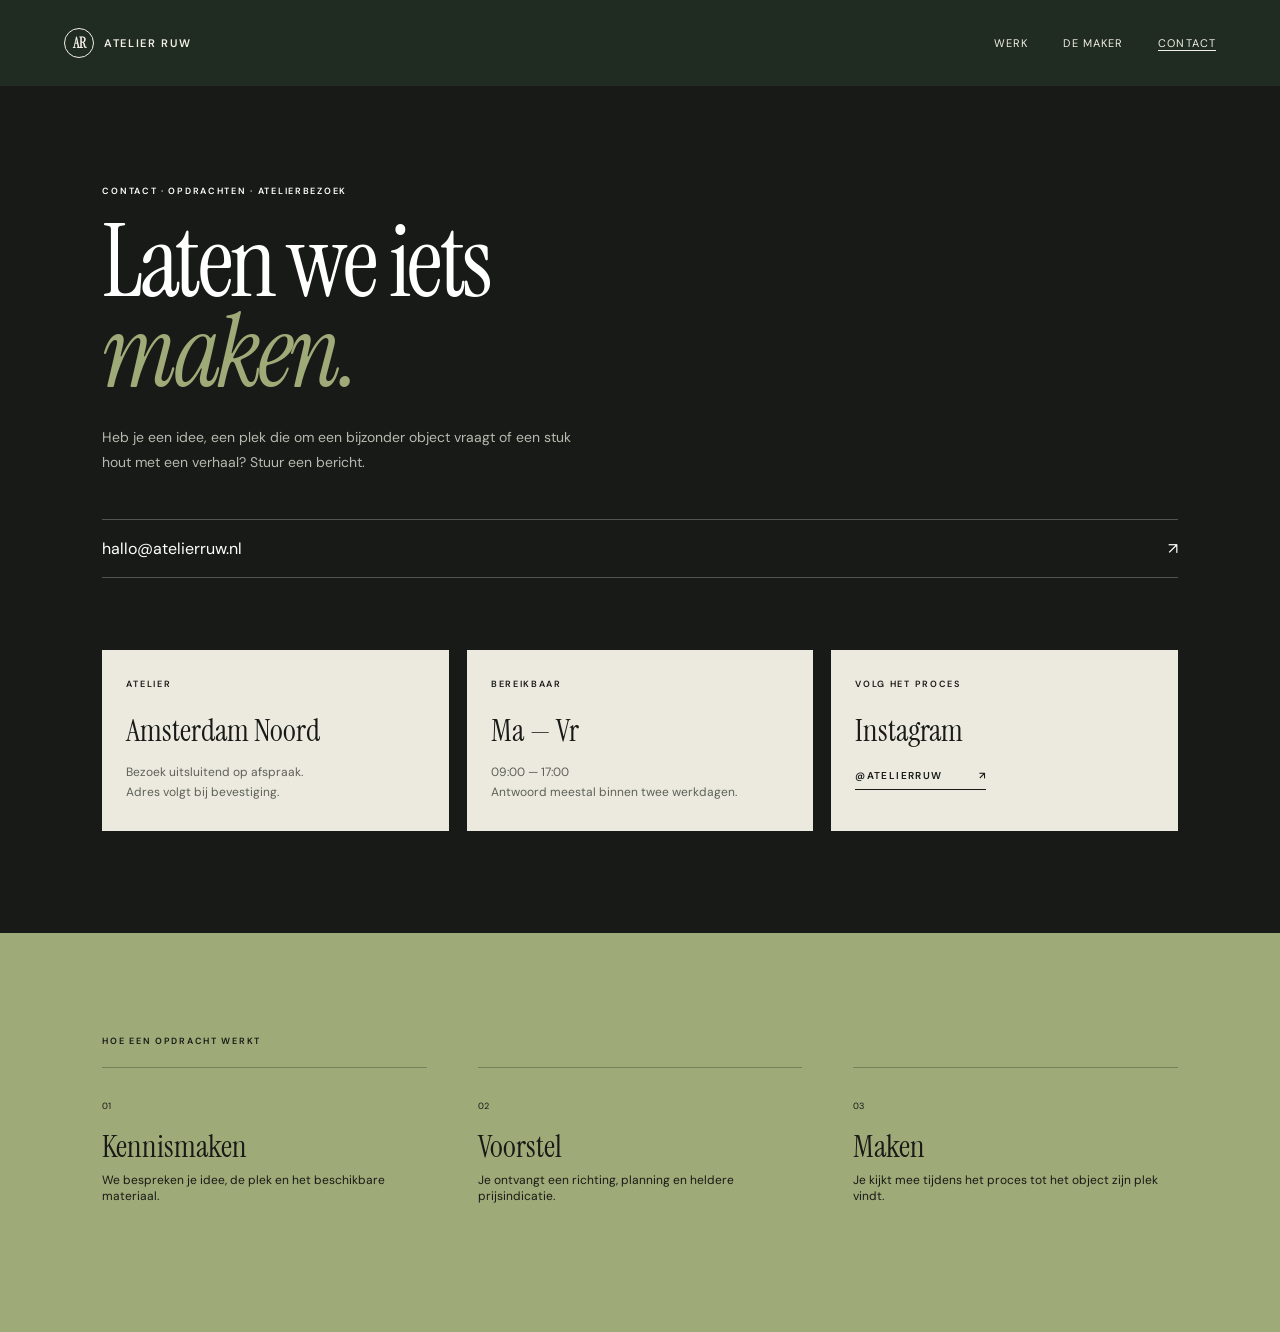
==== contact.html @ d849d385 "Add Atelier Ruw portfolio pages" ====
<!doctype html>
<html lang="nl">
<head>
  <meta charset="utf-8">
  <meta name="viewport" content="width=device-width, initial-scale=1">
  <meta name="theme-color" content="#171a16">
  <title>Contact — Atelier Ruw</title>
  <link rel="preconnect" href="https://fonts.googleapis.com">
  <link rel="preconnect" href="https://fonts.gstatic.com" crossorigin>
  <link href="https://fonts.googleapis.com/css2?family=DM+Sans:wght@400;500;600&family=Instrument+Serif:ital@0;1&display=swap" rel="stylesheet">
  <link rel="stylesheet" href="styles.css">
</head>
<body class="page-contact">
  <header class="site-header dark-header">
    <a class="brand" href="index.html" aria-label="Atelier Ruw home"><span class="brand-mark">AR</span><span>ATELIER RUW</span></a>
    <button class="menu-button" type="button" aria-label="Menu openen" aria-expanded="false"><span></span><span></span></button>
    <nav class="nav">
      <a href="werk.html">Werk</a>
      <a href="over.html">De maker</a>
      <a class="active" href="contact.html">Contact</a>
    </nav>
  </header>

  <main>
    <section class="contact-hero">
      <p class="eyebrow">CONTACT · OPDRACHTEN · ATELIERBEZOEK</p>
      <h1>Laten we iets<br><em>maken.</em></h1>
      <p>Heb je een idee, een plek die om een bijzonder object vraagt of een stuk hout met een verhaal? Stuur een bericht.</p>
      <a class="big-mail" href="mailto:hallo@atelierruw.nl">hallo@atelierruw.nl <span>↗</span></a>
    </section>

    <section class="contact-grid">
      <article>
        <p class="eyebrow">ATELIER</p>
        <h2>Amsterdam Noord</h2>
        <p>Bezoek uitsluitend op afspraak.<br>Adres volgt bij bevestiging.</p>
      </article>
      <article>
        <p class="eyebrow">BEREIKBAAR</p>
        <h2>Ma — Vr</h2>
        <p>09:00 — 17:00<br>Antwoord meestal binnen twee werkdagen.</p>
      </article>
      <article>
        <p class="eyebrow">VOLG HET PROCES</p>
        <h2>Instagram</h2>
        <a class="text-link" href="https://instagram.com/" target="_blank" rel="noreferrer">@ATELIERRUW <span>↗</span></a>
      </article>
    </section>

    <section class="commission">
      <p class="eyebrow">HOE EEN OPDRACHT WERKT</p>
      <div class="commission-steps">
        <article><span>01</span><h2>Kennismaken</h2><p>We bespreken je idee, de plek en het beschikbare materiaal.</p></article>
        <article><span>02</span><h2>Voorstel</h2><p>Je ontvangt een richting, planning en heldere prijsindicatie.</p></article>
        <article><span>03</span><h2>Maken</h2><p>Je kijkt mee tijdens het proces tot het object zijn plek vindt.</p></article>
      </div>
    </section>
  </main>
  <script src="script.js"></script>
</body>
</html>
---- styles.css ----
:root {
  --ink: #171a16;
  --forest: #202b21;
  --moss: #9eaa77;
  --paper: #ece9df;
  --sand: #c7baa7;
  --line: rgba(23, 26, 22, .18);
}

* { box-sizing: border-box; }
html { scroll-behavior: smooth; }
body {
  margin: 0;
  color: var(--ink);
  background: var(--paper);
  font-family: "DM Sans", sans-serif;
  -webkit-font-smoothing: antialiased;
}

a { color: inherit; text-decoration: none; }
button { color: inherit; font: inherit; }

.site-header {
  height: 74px;
  padding: 0 22px;
  display: flex;
  align-items: center;
  justify-content: space-between;
  background: var(--paper);
  position: relative;
  z-index: 20;
}

.brand {
  display: flex;
  align-items: center;
  gap: 10px;
  font-size: 11px;
  font-weight: 600;
  letter-spacing: .15em;
}

.brand-mark {
  width: 30px;
  height: 30px;
  display: grid;
  place-items: center;
  border: 1px solid var(--ink);
  border-radius: 50%;
  font-family: "Instrument Serif", serif;
  font-size: 14px;
  letter-spacing: 0;
}

.menu-button {
  width: 42px;
  height: 42px;
  padding: 13px 8px;
  display: flex;
  flex-direction: column;
  justify-content: center;
  gap: 7px;
  border: 0;
  background: transparent;
  cursor: pointer;
}

.menu-button span { height: 1px; width: 26px; background: var(--ink); transition: .25s; }
.menu-button[aria-expanded="true"] span:first-child { transform: translateY(4px) rotate(45deg); }
.menu-button[aria-expanded="true"] span:last-child { transform: translateY(-4px) rotate(-45deg); }
.nav { display: none; }
.nav .active { border-bottom: 1px solid currentColor; }

.hero-art {
  min-height: 64vh;
  position: relative;
  overflow: hidden;
  background-image: url("assets/wood-gallery.png");
  background-size: 300% 100%;
  background-position: left center;
}

.hero-art::after {
  content: "";
  position: absolute;
  inset: 0;
  background: linear-gradient(180deg, transparent 45%, rgba(19, 21, 17, .5));
}

.grain {
  position: absolute;
  z-index: 2;
  inset: 0;
  opacity: .06;
  background-image: url("data:image/svg+xml,%3Csvg viewBox='0 0 180 180' xmlns='http://www.w3.org/2000/svg'%3E%3Cfilter id='n'%3E%3CfeTurbulence type='fractalNoise' baseFrequency='.8' numOctaves='4' stitchTiles='stitch'/%3E%3C/filter%3E%3Crect width='100%25' height='100%25' filter='url(%23n)' opacity='.8'/%3E%3C/svg%3E");
}

.hero-index, .scroll-note {
  position: absolute;
  z-index: 3;
  color: white;
  font-size: 9px;
  letter-spacing: .17em;
}

.hero-index { top: 20px; right: 20px; }
.scroll-note { bottom: 18px; left: 20px; }
.scroll-note span { margin-left: 8px; font-size: 14px; }

.hero-copy { padding: 40px 22px 48px; }
.eyebrow {
  margin: 0 0 20px;
  font-size: 9px;
  font-weight: 600;
  letter-spacing: .19em;
}

h1, h2, h3, p { margin-top: 0; }
h1, h2, h3 {
  font-family: "Instrument Serif", serif;
  font-weight: 400;
}

h1 {
  margin-bottom: 22px;
  font-size: clamp(50px, 15vw, 72px);
  line-height: .87;
  letter-spacing: -.035em;
}

em { font-weight: 400; color: #6d7551; }
.intro {
  max-width: 420px;
  margin-bottom: 30px;
  color: #55594f;
  font-size: 14px;
  line-height: 1.7;
}

.text-link {
  display: inline-flex;
  gap: 36px;
  align-items: center;
  padding-bottom: 7px;
  border-bottom: 1px solid currentColor;
  font-size: 10px;
  font-weight: 600;
  letter-spacing: .14em;
}

.work-section {
  padding: 54px 0 68px;
  background: #d8d2c5;
  overflow: hidden;
}

.section-head {
  padding: 0 22px;
  display: flex;
  align-items: flex-end;
  justify-content: space-between;
}

.section-head h2, .maker h2, .contact h2 {
  margin-bottom: 0;
  font-size: 48px;
  line-height: .95;
}

.gallery-controls { display: flex; gap: 6px; }
.gallery-controls button {
  width: 38px;
  height: 38px;
  border: 1px solid rgba(0,0,0,.25);
  border-radius: 50%;
  background: transparent;
  cursor: pointer;
}

.gallery {
  display: flex;
  gap: 13px;
  margin-top: 30px;
  padding: 0 22px 8px;
  overflow-x: auto;
  scroll-snap-type: x mandatory;
  scrollbar-width: none;
}
.gallery::-webkit-scrollbar { display: none; }
.work-card { min-width: 78vw; scroll-snap-align: start; }
.work-image {
  height: 410px;
  padding: 14px;
  display: flex;
  align-items: flex-start;
  justify-content: flex-end;
  background: url("assets/wood-gallery.png") center/300% 100% no-repeat;
}
.work-image span {
  width: 30px;
  height: 30px;
  display: grid;
  place-items: center;
  border-radius: 50%;
  background: rgba(236,233,223,.85);
  font-size: 9px;
}
.panel-one { background-position: left center; }
.panel-two { background-position: center center; }
.panel-three { background-position: right center; }
.work-meta { padding-top: 13px; }
.work-meta h3 { margin-bottom: 3px; font-size: 25px; }
.work-meta p { margin: 0; font-size: 8px; letter-spacing: .15em; }

.maker { background: var(--forest); color: #f2efe7; }
.maker-photo { height: 530px; position: relative; overflow: hidden; }
.maker-photo img { width: 100%; height: 100%; object-fit: cover; object-position: 50% 25%; filter: saturate(.72) contrast(1.04); }
.maker-photo::after { content:""; position:absolute; inset:0; background: linear-gradient(180deg, transparent 70%, rgba(18,25,18,.5)); }
.photo-label {
  position: absolute;
  z-index: 2;
  right: 16px;
  bottom: 16px;
  width: 68px;
  height: 68px;
  display: grid;
  place-items: center;
  border-radius: 50%;
  background: var(--moss);
  color: var(--ink);
  font-size: 8px;
  letter-spacing: .13em;
  transform: rotate(-8deg);
}
.maker-copy { padding: 52px 22px 62px; }
.maker-copy h2 { max-width: 330px; margin-bottom: 24px; }
.maker-copy > p:not(.eyebrow) { color: #bec2b7; font-size: 14px; line-height: 1.75; }
.text-link.light { margin-top: 15px; }

.quote { padding: 70px 22px; text-align: center; background: var(--moss); }
.quote p {
  margin: 0 auto;
  max-width: 560px;
  font-family: "Instrument Serif", serif;
  font-size: 28px;
  line-height: 1.22;
}

.contact { padding: 67px 22px 28px; background: var(--ink); color: #f0ede3; }
.contact h2 { margin-bottom: 38px; font-size: 60px; }
.contact h2 em { color: var(--moss); }
.contact-button {
  min-height: 74px;
  padding: 0 22px;
  display: flex;
  align-items: center;
  justify-content: space-between;
  background: var(--moss);
  color: var(--ink);
  font-size: 10px;
  font-weight: 600;
  letter-spacing: .15em;
}
.contact-button span:last-child { font-size: 18px; }
.footer-row {
  margin-top: 55px;
  padding-top: 18px;
  display: flex;
  justify-content: space-between;
  border-top: 1px solid rgba(255,255,255,.18);
  color: #989b91;
  font-size: 8px;
  letter-spacing: .13em;
}

@media (min-width: 760px) {
  .site-header { height: 86px; padding: 0 5vw; }
  .menu-button { display: none; }
  .nav { display: flex; gap: 35px; font-size: 11px; text-transform: uppercase; letter-spacing: .1em; }
  .hero { min-height: calc(100vh - 86px); display: grid; grid-template-columns: 56% 44%; }
  .hero-art { min-height: 100%; }
  .hero-copy { padding: 11vh 5vw; display: flex; flex-direction: column; justify-content: center; }
  h1 { font-size: clamp(66px, 7vw, 110px); }
  .section-head { padding: 0 5vw; }
  .gallery { padding: 0 5vw 10px; }
  .work-card { min-width: 30vw; }
  .maker { display: grid; grid-template-columns: 50% 50%; }
  .maker-photo { height: 720px; }
  .maker-copy { padding: 12vw 8vw; display: flex; flex-direction: column; justify-content: center; }
  .quote { padding: 100px 5vw; }
  .quote p { font-size: 42px; }
  .contact { padding: 90px 5vw 32px; }
  .contact-button { max-width: 520px; }
}

@media (max-width: 759px) {
  .nav.open {
    position: absolute;
    top: 74px;
    left: 0;
    right: 0;
    padding: 28px 22px 34px;
    display: flex;
    flex-direction: column;
    gap: 22px;
    background: var(--paper);
    border-top: 1px solid var(--line);
    font-family: "Instrument Serif", serif;
    font-size: 32px;
  }
}

/* Interior pages */
.dark-header { background: var(--forest); color: #f2efe7; }
.dark-header .brand-mark { border-color: currentColor; }
.dark-header .menu-button span { background: currentColor; }

.page-intro {
  padding: 70px 22px 64px;
  background: var(--paper);
}
.page-intro h1, .contact-hero h1 {
  margin-bottom: 28px;
  font-size: clamp(54px, 15vw, 86px);
  line-height: .9;
}
.page-intro > p:last-child {
  max-width: 520px;
  color: var(--muted, #55594f);
  font-size: 14px;
  line-height: 1.75;
}

.portfolio-grid {
  padding: 0 22px 70px;
  display: grid;
  gap: 42px;
  background: var(--paper);
}
.portfolio-item { display: block; }
.portfolio-image, .detail-image {
  min-height: 410px;
  position: relative;
  background-image: url("assets/wood-gallery.png");
  background-size: 300% 100%;
  background-repeat: no-repeat;
}
.portfolio-image span {
  position: absolute;
  right: 14px;
  bottom: 14px;
  padding: 11px 13px;
  background: var(--paper);
  font-size: 8px;
  font-weight: 600;
  letter-spacing: .12em;
}
.portfolio-caption { padding-top: 14px; }
.portfolio-caption h2 { margin-bottom: 4px; font-size: 31px; }
.portfolio-caption p { margin: 0; font-size: 8px; letter-spacing: .15em; }
.crop-close { background-size: 390% 130%; }
.quote-card {
  min-height: 300px;
  padding: 42px 30px;
  display: flex;
  align-items: center;
  background: var(--moss);
}
.quote-card p {
  margin: 0;
  font-family: "Instrument Serif", serif;
  font-size: 30px;
  line-height: 1.15;
}
.page-cta { padding: 67px 22px; background: var(--ink); color: #f0ede3; }
.page-cta h2 { max-width: 520px; margin-bottom: 35px; font-size: 48px; line-height: 1; }
.page-cta .contact-button { max-width: 520px; }

.project-hero {
  min-height: calc(100vh - 74px);
  padding: 22px;
  position: relative;
  color: white;
  background-image: linear-gradient(180deg, rgba(0,0,0,.05), rgba(0,0,0,.58)), url("assets/wood-gallery.png");
  background-size: 300% 100%;
  background-repeat: no-repeat;
}
.back-link, .project-number { position: absolute; top: 22px; font-size: 8px; letter-spacing: .15em; }
.back-link { left: 22px; }
.project-number { right: 22px; }
.project-title { position: absolute; left: 22px; bottom: 42px; }
.project-title h1 { margin: 0; font-size: 70px; line-height: .79; }
.project-title h1 em { color: var(--moss); }
.project-story { padding: 64px 22px; background: var(--paper); }
.project-story h2 { max-width: 420px; font-size: 43px; line-height: 1; }
.project-story > div:last-child > p { color: #55594f; font-size: 14px; line-height: 1.75; }
.project-facts { margin: 38px 0 0; border-top: 1px solid var(--line); }
.project-facts div { padding: 14px 0; display: flex; justify-content: space-between; border-bottom: 1px solid var(--line); }
.project-facts dt { color: #777a70; font-size: 9px; text-transform: uppercase; letter-spacing: .12em; }
.project-facts dd { margin: 0; font-size: 11px; }
.detail-images { background: #d8d2c5; }
.detail-image { min-height: 520px; }
.detail-images blockquote {
  margin: 0;
  padding: 65px 25px;
  font-family: "Instrument Serif", serif;
  font-size: 31px;
  line-height: 1.18;
  text-align: center;
}
.project-next { padding: 44px 22px; background: var(--forest); color: white; }
.project-next > span { font-size: 8px; letter-spacing: .15em; }
.project-next a { margin-top: 15px; display: flex; justify-content: space-between; font-family: "Instrument Serif", serif; font-size: 33px; }

.page-about { background: var(--forest); }
.about-hero { color: white; background: var(--forest); }
.about-photo { height: 570px; overflow: hidden; }
.about-photo img { width: 100%; height: 100%; object-fit: cover; object-position: 50% 25%; filter: saturate(.72); }
.about-title { padding: 44px 22px 62px; }
.about-title h1 { margin: 0; font-size: 56px; line-height: .91; }
.about-title h1 em { color: var(--moss); }
.about-story { padding: 66px 22px; background: var(--paper); }
.story-lead { font-family: "Instrument Serif", serif; font-size: 32px; line-height: 1.15; }
.story-columns p { color: #55594f; font-size: 14px; line-height: 1.75; }
.principles { padding: 66px 22px; background: var(--moss); }
.principle-list article { padding: 25px 0; border-top: 1px solid rgba(0,0,0,.25); }
.principle-list article > span { font-size: 9px; }
.principle-list h2 { margin: 13px 0 4px; font-size: 32px; }
.principle-list p { margin: 0; font-size: 12px; }

.page-contact { background: var(--ink); color: white; }
.contact-hero { padding: 72px 22px 60px; }
.contact-hero h1 em { color: var(--moss); }
.contact-hero > p:not(.eyebrow) { max-width: 480px; color: #b6baaf; font-size: 14px; line-height: 1.75; }
.big-mail {
  margin-top: 45px;
  padding: 18px 0;
  display: flex;
  justify-content: space-between;
  border-top: 1px solid rgba(255,255,255,.25);
  border-bottom: 1px solid rgba(255,255,255,.25);
  font-size: 16px;
}
.contact-grid { padding: 0 22px 66px; display: grid; gap: 18px; }
.contact-grid article { padding: 28px 24px; color: var(--ink); background: var(--paper); }
.contact-grid h2 { margin-bottom: 12px; font-size: 31px; }
.contact-grid article > p:last-child { margin: 0; color: #5d6157; font-size: 12px; line-height: 1.65; }
.commission { padding: 66px 22px; color: var(--ink); background: var(--moss); }
.commission-steps article { padding: 25px 0; border-top: 1px solid rgba(0,0,0,.25); }
.commission-steps span { font-size: 9px; }
.commission-steps h2 { margin: 12px 0 5px; font-size: 31px; }
.commission-steps p { margin: 0; font-size: 12px; }

@media (min-width: 760px) {
  .page-intro { padding: 12vh 8vw 9vh; }
  .page-intro h1, .contact-hero h1 { font-size: 100px; }
  .portfolio-grid { padding: 0 5vw 9vw; grid-template-columns: repeat(2, 1fr); gap: 6vw 3vw; }
  .portfolio-item.featured { grid-column: span 2; }
  .portfolio-item.featured .portfolio-image { min-height: 72vh; }
  .portfolio-image { min-height: 580px; }
  .quote-card { min-height: 580px; }
  .quote-card p { font-size: 48px; }
  .page-cta { padding: 8vw; }
  .page-cta h2 { font-size: 68px; }
  .project-hero { min-height: calc(100vh - 86px); }
  .project-title { left: 6vw; bottom: 7vh; }
  .project-title h1 { font-size: 118px; }
  .project-story { padding: 9vw; display: grid; grid-template-columns: 1fr 1fr; gap: 10vw; }
  .project-story h2 { font-size: 62px; }
  .detail-images { display: grid; grid-template-columns: 60% 40%; }
  .detail-image { min-height: 750px; }
  .detail-images blockquote { display: flex; align-items: center; font-size: 42px; }
  .about-hero { min-height: calc(100vh - 86px); display: grid; grid-template-columns: 53% 47%; align-items: center; }
  .about-photo { height: calc(100vh - 86px); }
  .about-title { padding: 7vw; }
  .about-title h1 { font-size: 78px; }
  .about-story { padding: 9vw; display: grid; grid-template-columns: 1fr 1fr; gap: 10vw; }
  .story-lead { font-size: 46px; }
  .principles { padding: 8vw; }
  .principle-list { display: grid; grid-template-columns: repeat(3, 1fr); gap: 4vw; }
  .contact-hero { padding: 11vh 8vw 8vh; }
  .contact-grid { padding: 0 8vw 8vw; grid-template-columns: repeat(3, 1fr); }
  .commission { padding: 8vw; }
  .commission-steps { display: grid; grid-template-columns: repeat(3, 1fr); gap: 4vw; }
}

@media (max-width: 759px) {
  .dark-header .nav.open { background: var(--forest); }
}
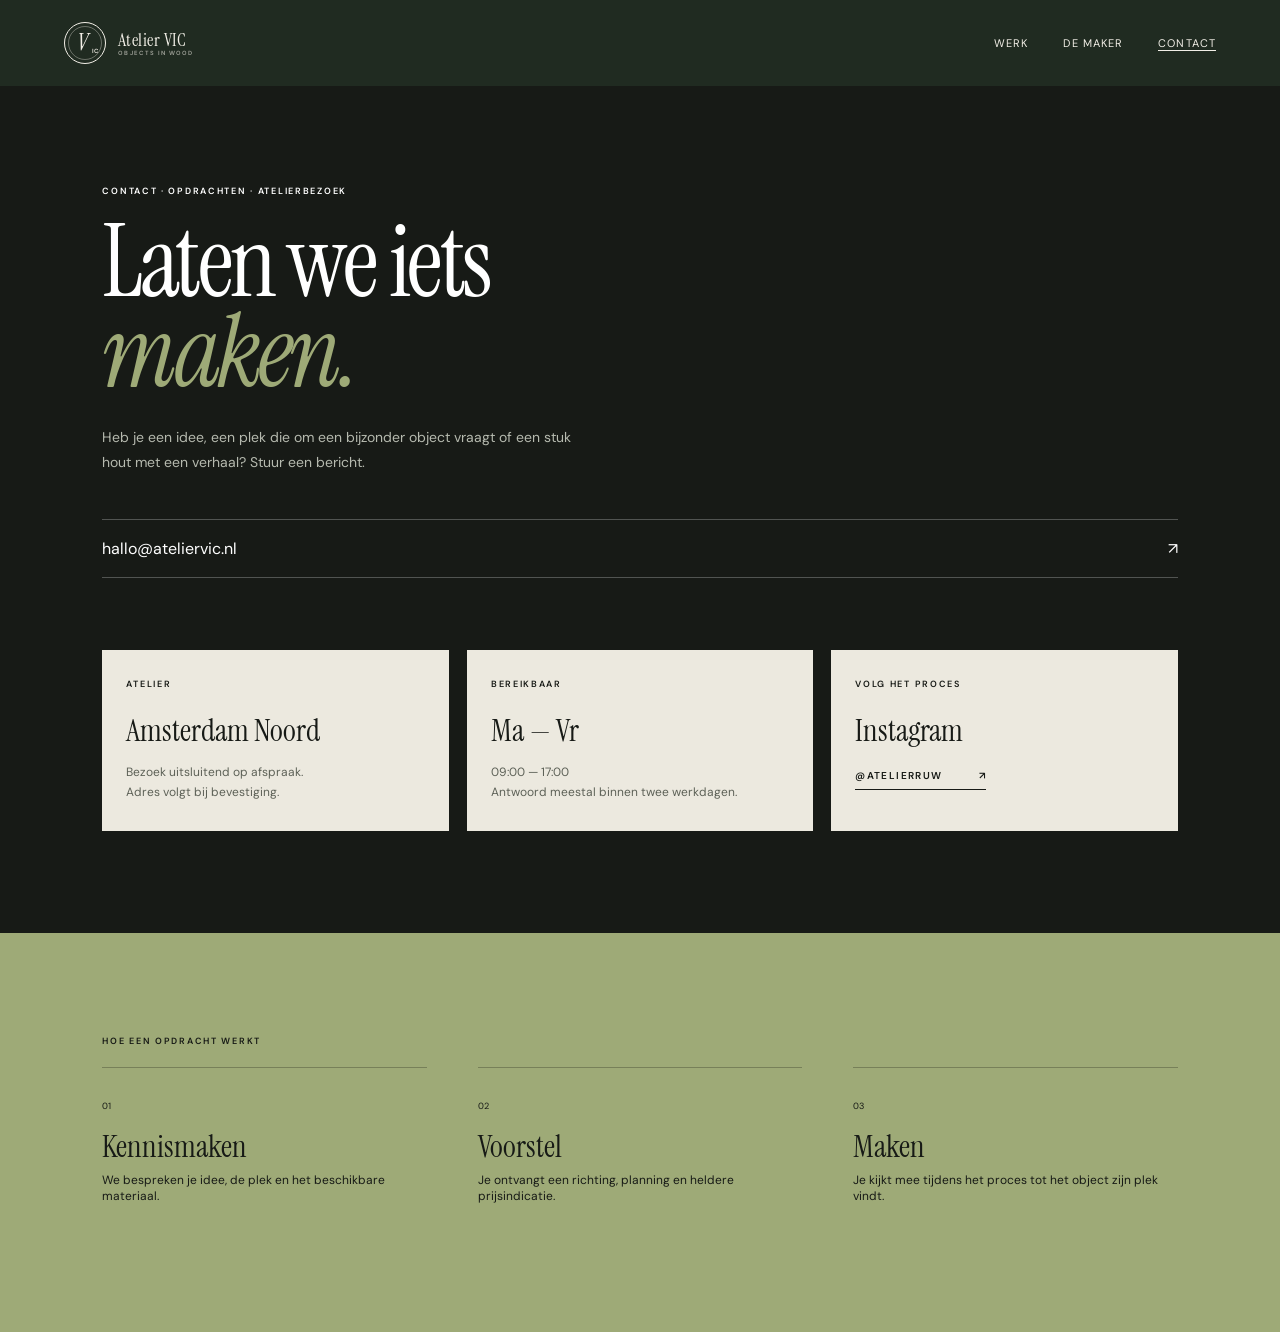
==== commit 7687dc5f: "Rebrand site as Atelier VIC" ====
--- a/contact.html
+++ b/contact.html
@@ -4,7 +4,7 @@
   <meta charset="utf-8">
   <meta name="viewport" content="width=device-width, initial-scale=1">
   <meta name="theme-color" content="#171a16">
-  <title>Contact — Atelier Ruw</title>
+  <title>Contact — Atelier VIC</title>
   <link rel="preconnect" href="https://fonts.googleapis.com">
   <link rel="preconnect" href="https://fonts.gstatic.com" crossorigin>
   <link href="https://fonts.googleapis.com/css2?family=DM+Sans:wght@400;500;600&family=Instrument+Serif:ital@0;1&display=swap" rel="stylesheet">
@@ -12,7 +12,7 @@
 </head>
 <body class="page-contact">
   <header class="site-header dark-header">
-    <a class="brand" href="index.html" aria-label="Atelier Ruw home"><span class="brand-mark">AR</span><span>ATELIER RUW</span></a>
+    <a class="brand" href="index.html" aria-label="Atelier VIC home"><span class="brand-mark" aria-hidden="true"><span>V</span><small>IC</small></span><span class="brand-copy"><span class="brand-name">Atelier VIC</span><span class="brand-sub">Objects in wood</span></span></a>
     <button class="menu-button" type="button" aria-label="Menu openen" aria-expanded="false"><span></span><span></span></button>
     <nav class="nav">
       <a href="werk.html">Werk</a>
@@ -26,7 +26,7 @@
       <p class="eyebrow">CONTACT · OPDRACHTEN · ATELIERBEZOEK</p>
       <h1>Laten we iets<br><em>maken.</em></h1>
       <p>Heb je een idee, een plek die om een bijzonder object vraagt of een stuk hout met een verhaal? Stuur een bericht.</p>
-      <a class="big-mail" href="mailto:hallo@atelierruw.nl">hallo@atelierruw.nl <span>↗</span></a>
+      <a class="big-mail" href="mailto:hallo@ateliervic.nl">hallo@ateliervic.nl <span>↗</span></a>
     </section>
 
     <section class="contact-grid">
--- a/styles.css
+++ b/styles.css
@@ -9,6 +9,7 @@
 
 * { box-sizing: border-box; }
 html { scroll-behavior: smooth; }
+.home-shell { scroll-snap-type: y proximity; }
 body {
   margin: 0;
   color: var(--ink);
@@ -27,29 +28,84 @@
   align-items: center;
   justify-content: space-between;
   background: var(--paper);
-  position: relative;
+  position: sticky;
+  top: 0;
   z-index: 20;
 }
 
+.scroll-progress {
+  height: 3px;
+  position: fixed;
+  z-index: 50;
+  top: 0;
+  left: 0;
+  right: 0;
+  pointer-events: none;
+}
+.scroll-progress span {
+  width: 100%;
+  height: 100%;
+  display: block;
+  background: var(--moss);
+  transform: scaleX(0);
+  transform-origin: left center;
+  will-change: transform;
+}
+
 .brand {
   display: flex;
   align-items: center;
-  gap: 10px;
-  font-size: 11px;
-  font-weight: 600;
-  letter-spacing: .15em;
+  gap: 12px;
 }
 
 .brand-mark {
-  width: 30px;
-  height: 30px;
+  width: 42px;
+  height: 42px;
   display: grid;
   place-items: center;
-  border: 1px solid var(--ink);
+  position: relative;
+  border: 1px solid currentColor;
   border-radius: 50%;
   font-family: "Instrument Serif", serif;
-  font-size: 14px;
-  letter-spacing: 0;
+  line-height: 1;
+}
+.brand-mark::after {
+  content: "";
+  position: absolute;
+  inset: 3px;
+  border: 1px solid currentColor;
+  border-radius: inherit;
+  opacity: .35;
+}
+.brand-mark > span {
+  margin: -1px 6px 0 0;
+  font-size: 24px;
+  font-style: italic;
+}
+.brand-mark small {
+  position: absolute;
+  z-index: 1;
+  right: 7px;
+  bottom: 9px;
+  font-family: "DM Sans", sans-serif;
+  font-size: 6px;
+  font-weight: 600;
+  letter-spacing: .03em;
+}
+.brand-copy { display: flex; flex-direction: column; gap: 1px; }
+.brand-name {
+  font-family: "Instrument Serif", serif;
+  font-size: 18px;
+  line-height: 1;
+  letter-spacing: .025em;
+}
+.brand-sub {
+  font-size: 6px;
+  font-weight: 600;
+  line-height: 1;
+  letter-spacing: .22em;
+  text-transform: uppercase;
+  opacity: .62;
 }
 
 .menu-button {
@@ -80,6 +136,20 @@
   background-position: left center;
 }
 
+.hero-slides { position: absolute; inset: 0; }
+.hero-slide {
+  position: absolute;
+  inset: -2%;
+  opacity: 0;
+  background-image: url("assets/wood-gallery.png");
+  background-size: 300% 100%;
+  background-repeat: no-repeat;
+  transform: scale(1.045);
+  transition: opacity .9s ease, transform 5.4s ease;
+  will-change: opacity, transform;
+}
+.hero-slide.is-active { opacity: 1; transform: scale(1); }
+
 .hero-art::after {
   content: "";
   position: absolute;
@@ -106,6 +176,34 @@
 .hero-index { top: 20px; right: 20px; }
 .scroll-note { bottom: 18px; left: 20px; }
 .scroll-note span { margin-left: 8px; font-size: 14px; }
+.hero-dots {
+  position: absolute;
+  z-index: 4;
+  right: 20px;
+  bottom: 21px;
+  display: flex;
+  gap: 7px;
+}
+.hero-dots button {
+  width: 22px;
+  height: 10px;
+  padding: 0;
+  position: relative;
+  border: 0;
+  background: transparent;
+  cursor: pointer;
+}
+.hero-dots button::after {
+  content: "";
+  height: 1px;
+  position: absolute;
+  left: 0;
+  right: 0;
+  top: 5px;
+  background: rgba(255,255,255,.5);
+  transition: height .25s, background .25s;
+}
+.hero-dots button.is-active::after { height: 3px; top: 4px; background: white; }
 
 .hero-copy { padding: 40px 22px 48px; }
 .eyebrow {
@@ -211,6 +309,18 @@
 .work-meta { padding-top: 13px; }
 .work-meta h3 { margin-bottom: 3px; font-size: 25px; }
 .work-meta p { margin: 0; font-size: 8px; letter-spacing: .15em; }
+.gallery-status {
+  margin: 18px 22px 0;
+  display: flex;
+  gap: 6px;
+}
+.gallery-status span {
+  width: 20px;
+  height: 2px;
+  background: rgba(0,0,0,.18);
+  transition: width .3s, background .3s;
+}
+.gallery-status span.is-active { width: 42px; background: var(--ink); }
 
 .maker { background: var(--forest); color: #f2efe7; }
 .maker-photo { height: 530px; position: relative; overflow: hidden; }
@@ -273,6 +383,17 @@
   letter-spacing: .13em;
 }
 
+.snap-section { scroll-snap-align: start; scroll-margin-top: 74px; }
+.is-ready .reveal {
+  opacity: 0;
+  transform: translateY(28px);
+  transition: opacity .75s cubic-bezier(.2,.7,.2,1), transform .75s cubic-bezier(.2,.7,.2,1);
+}
+.is-ready .reveal.is-visible { opacity: 1; transform: translateY(0); }
+.is-ready .hero-copy > .reveal:nth-child(2) { transition-delay: .09s; }
+.is-ready .hero-copy > .reveal:nth-child(3) { transition-delay: .17s; }
+.is-ready .hero-copy > .reveal:nth-child(4) { transition-delay: .25s; }
+
 @media (min-width: 760px) {
   .site-header { height: 86px; padding: 0 5vw; }
   .menu-button { display: none; }
@@ -283,6 +404,7 @@
   h1 { font-size: clamp(66px, 7vw, 110px); }
   .section-head { padding: 0 5vw; }
   .gallery { padding: 0 5vw 10px; }
+  .gallery-status { margin-left: 5vw; margin-right: 5vw; }
   .work-card { min-width: 30vw; }
   .maker { display: grid; grid-template-columns: 50% 50%; }
   .maker-photo { height: 720px; }
@@ -294,6 +416,11 @@
 }
 
 @media (max-width: 759px) {
+  .home .hero,
+  .home .quote,
+  .home .contact { min-height: calc(100svh - 74px); }
+  .home .quote { display: grid; place-items: center; }
+  .home .contact { display: flex; flex-direction: column; justify-content: center; }
   .nav.open {
     position: absolute;
     top: 74px;
@@ -307,6 +434,16 @@
     border-top: 1px solid var(--line);
     font-family: "Instrument Serif", serif;
     font-size: 32px;
+  }
+}
+
+@media (prefers-reduced-motion: reduce) {
+  html { scroll-behavior: auto; scroll-snap-type: none; }
+  *, *::before, *::after {
+    scroll-behavior: auto !important;
+    transition-duration: .01ms !important;
+    animation-duration: .01ms !important;
+    animation-iteration-count: 1 !important;
   }
 }
 
